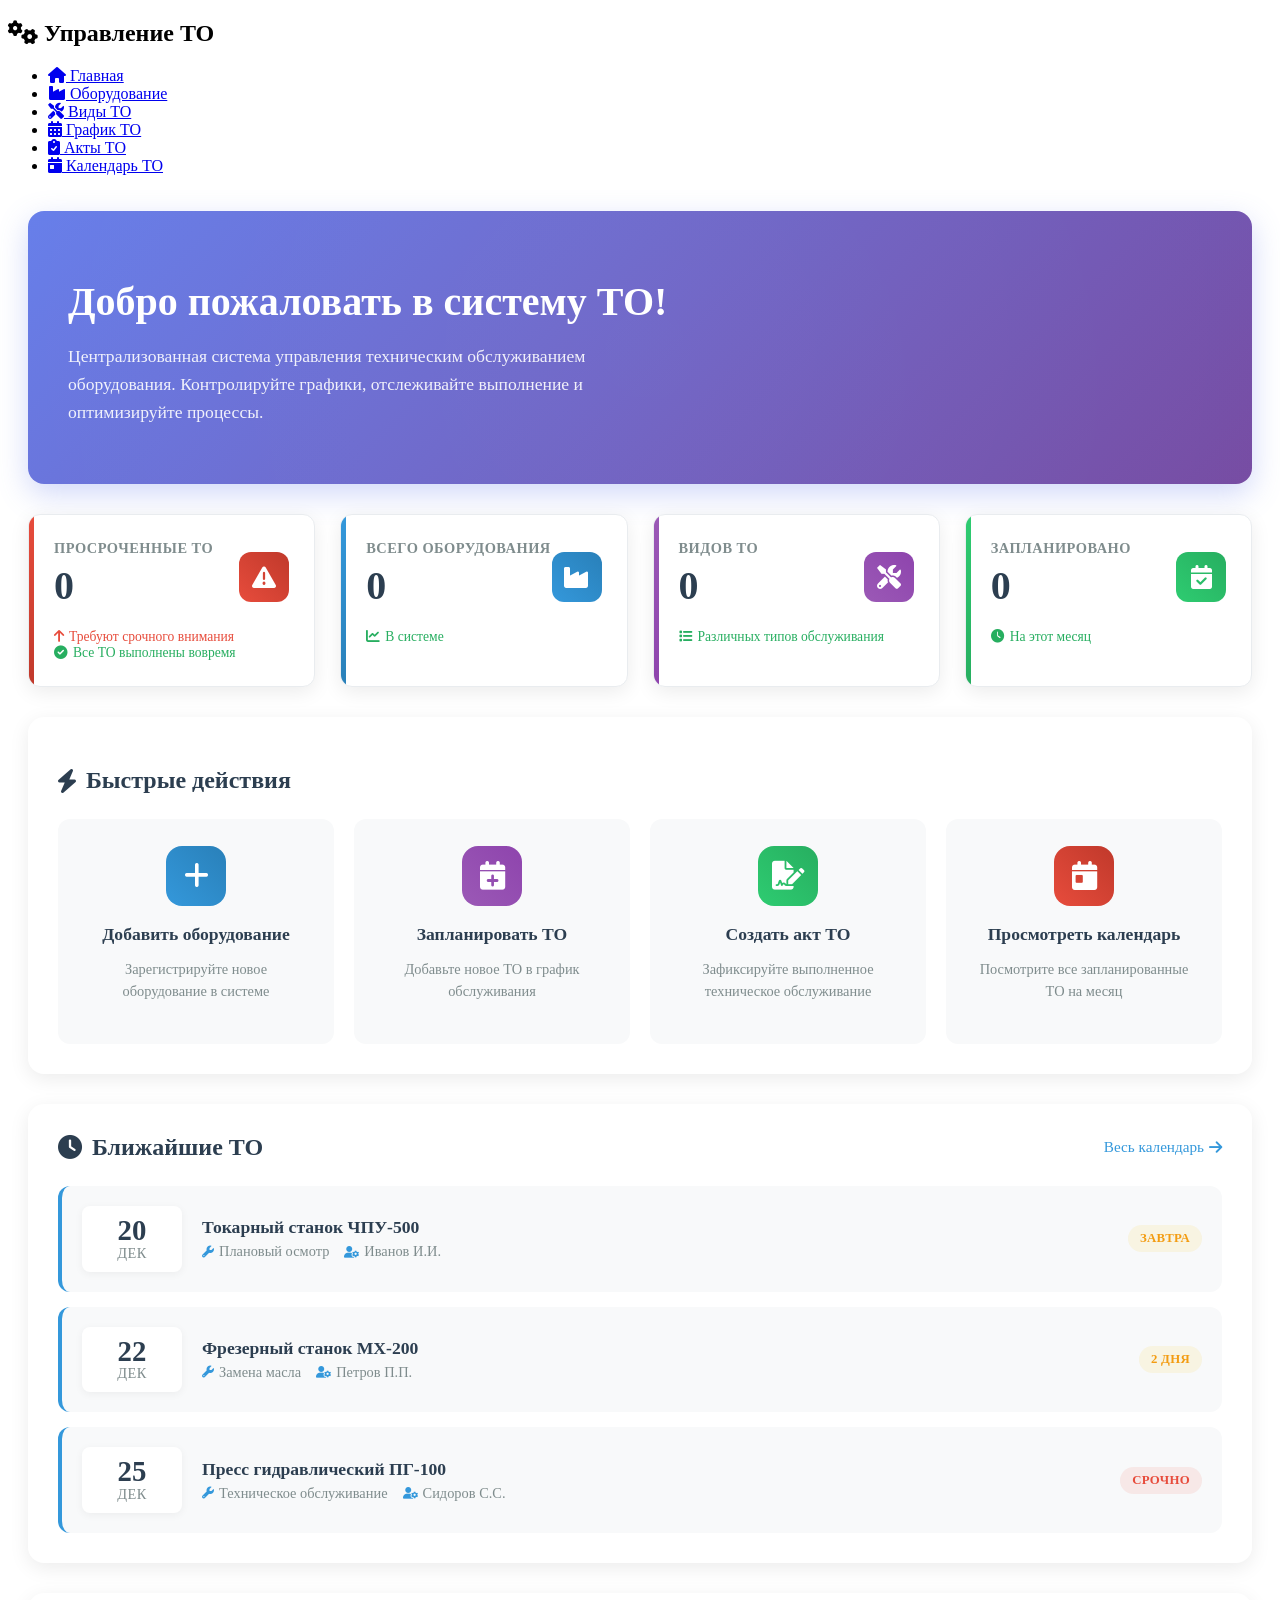
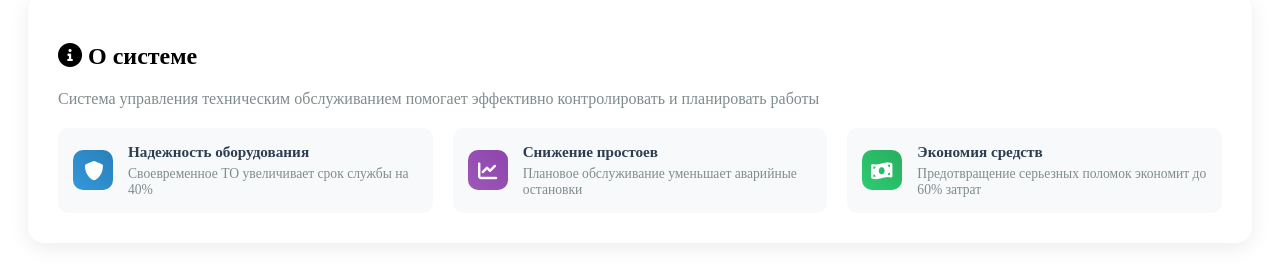
==== src/main/resources/templates/index.html @ 1e136829 "1" ====
<!-- src/main/resources/templates/index.html -->
<!DOCTYPE html>
<html xmlns:th="http://www.thymeleaf.org">
<head>
    <meta charset="UTF-8">
    <meta name="viewport" content="width=device-width, initial-scale=1.0">
    <title>Панель управления ТО | Система ТО</title>
    <link rel="stylesheet" th:href="@{/css/style.css}">
    <link rel="stylesheet" href="https://cdnjs.cloudflare.com/ajax/libs/font-awesome/6.0.0/css/all.min.css">
    <style>
        /* Дополнительные стили для главной страницы */
        .dashboard {
            padding: 20px;
        }

        .welcome-section {
            background: linear-gradient(135deg, #667eea 0%, #764ba2 100%);
            color: white;
            padding: 40px;
            border-radius: 16px;
            margin-bottom: 30px;
            box-shadow: 0 10px 30px rgba(102, 126, 234, 0.3);
            position: relative;
            overflow: hidden;
        }

        .welcome-section::before {
            content: '';
            position: absolute;
            top: -50%;
            right: -50%;
            width: 200%;
            height: 200%;
            background: radial-gradient(circle, rgba(255,255,255,0.1) 0%, transparent 70%);
            opacity: 0.3;
        }

        .welcome-content {
            position: relative;
            z-index: 1;
        }

        .welcome-content h1 {
            font-size: 2.5rem;
            margin-bottom: 10px;
            font-weight: 700;
        }

        .welcome-content p {
            font-size: 1.1rem;
            opacity: 0.9;
            max-width: 600px;
            line-height: 1.6;
        }

        /* Статистика */
        .stats-grid {
            display: grid;
            grid-template-columns: repeat(auto-fit, minmax(280px, 1fr));
            gap: 25px;
            margin-bottom: 30px;
        }

        .stat-card {
            background: white;
            padding: 25px;
            border-radius: 12px;
            box-shadow: 0 5px 20px rgba(0,0,0,0.08);
            transition: all 0.3s ease;
            border: 1px solid #e9ecef;
            position: relative;
            overflow: hidden;
        }

        .stat-card:hover {
            transform: translateY(-5px);
            box-shadow: 0 15px 30px rgba(0,0,0,0.15);
        }

        .stat-card::before {
            content: '';
            position: absolute;
            top: 0;
            left: 0;
            width: 5px;
            height: 100%;
        }

        .stat-card.overdue::before {
            background: linear-gradient(180deg, #e74c3c, #c0392b);
        }

        .stat-card.machines::before {
            background: linear-gradient(180deg, #3498db, #2980b9);
        }

        .stat-card.types::before {
            background: linear-gradient(180deg, #9b59b6, #8e44ad);
        }

        .stat-card.schedule::before {
            background: linear-gradient(180deg, #2ecc71, #27ae60);
        }

        .stat-header {
            display: flex;
            align-items: center;
            justify-content: space-between;
            margin-bottom: 15px;
        }

        .stat-icon {
            width: 50px;
            height: 50px;
            border-radius: 12px;
            display: flex;
            align-items: center;
            justify-content: center;
            font-size: 1.5rem;
            color: white;
        }

        .stat-card.overdue .stat-icon {
            background: linear-gradient(45deg, #e74c3c, #c0392b);
        }

        .stat-card.machines .stat-icon {
            background: linear-gradient(45deg, #3498db, #2980b9);
        }

        .stat-card.types .stat-icon {
            background: linear-gradient(45deg, #9b59b6, #8e44ad);
        }

        .stat-card.schedule .stat-icon {
            background: linear-gradient(45deg, #2ecc71, #27ae60);
        }

        .stat-title {
            font-size: 0.9rem;
            color: #7f8c8d;
            font-weight: 600;
            text-transform: uppercase;
            letter-spacing: 0.5px;
            margin: 0;
        }

        .stat-value {
            font-size: 2.5rem;
            font-weight: 700;
            color: #2c3e50;
            margin: 5px 0;
        }

        .stat-change {
            font-size: 0.85rem;
            display: flex;
            align-items: center;
            gap: 5px;
        }

        .stat-change.positive {
            color: #27ae60;
        }

        .stat-change.negative {
            color: #e74c3c;
        }

        /* Быстрые действия */
        .quick-actions {
            background: white;
            padding: 30px;
            border-radius: 16px;
            box-shadow: 0 5px 20px rgba(0,0,0,0.08);
            margin-bottom: 30px;
        }

        .quick-actions h2 {
            color: #2c3e50;
            margin-bottom: 25px;
            font-size: 1.5rem;
            display: flex;
            align-items: center;
            gap: 10px;
        }

        .actions-grid {
            display: grid;
            grid-template-columns: repeat(auto-fit, minmax(200px, 1fr));
            gap: 20px;
        }

        .action-card {
            background: #f8f9fa;
            padding: 25px;
            border-radius: 12px;
            text-align: center;
            transition: all 0.3s ease;
            border: 2px solid transparent;
            text-decoration: none;
            color: inherit;
            display: block;
        }

        .action-card:hover {
            background: white;
            border-color: #3498db;
            transform: translateY(-3px);
            box-shadow: 0 8px 25px rgba(52, 152, 219, 0.2);
        }

        .action-icon {
            width: 60px;
            height: 60px;
            margin: 0 auto 15px;
            border-radius: 16px;
            display: flex;
            align-items: center;
            justify-content: center;
            font-size: 1.8rem;
            color: white;
        }

        .action-card:nth-child(1) .action-icon {
            background: linear-gradient(45deg, #3498db, #2980b9);
        }

        .action-card:nth-child(2) .action-icon {
            background: linear-gradient(45deg, #9b59b6, #8e44ad);
        }

        .action-card:nth-child(3) .action-icon {
            background: linear-gradient(45deg, #2ecc71, #27ae60);
        }

        .action-card:nth-child(4) .action-icon {
            background: linear-gradient(45deg, #e74c3c, #c0392b);
        }

        .action-title {
            font-size: 1.1rem;
            font-weight: 600;
            color: #2c3e50;
            margin-bottom: 8px;
        }

        .action-desc {
            font-size: 0.9rem;
            color: #7f8c8d;
            line-height: 1.5;
        }

        /* Предстоящие ТО */
        .upcoming-section {
            background: white;
            padding: 30px;
            border-radius: 16px;
            box-shadow: 0 5px 20px rgba(0,0,0,0.08);
        }

        .section-header {
            display: flex;
            justify-content: space-between;
            align-items: center;
            margin-bottom: 25px;
            flex-wrap: wrap;
            gap: 15px;
        }

        .section-header h2 {
            color: #2c3e50;
            font-size: 1.5rem;
            margin: 0;
            display: flex;
            align-items: center;
            gap: 10px;
        }

        .view-all {
            color: #3498db;
            text-decoration: none;
            font-weight: 500;
            font-size: 0.95rem;
            display: flex;
            align-items: center;
            gap: 5px;
            transition: all 0.2s;
        }

        .view-all:hover {
            color: #2980b9;
            gap: 8px;
        }

        .upcoming-list {
            display: flex;
            flex-direction: column;
            gap: 15px;
        }

        .upcoming-item {
            display: flex;
            align-items: center;
            padding: 20px;
            background: #f8f9fa;
            border-radius: 12px;
            border-left: 4px solid #3498db;
            transition: all 0.2s;
        }

        .upcoming-item:hover {
            background: #e8f4ff;
            transform: translateX(5px);
        }

        .upcoming-date {
            min-width: 80px;
            text-align: center;
            padding: 10px;
            background: white;
            border-radius: 8px;
            margin-right: 20px;
            box-shadow: 0 2px 8px rgba(0,0,0,0.05);
        }

        .date-day {
            font-size: 1.8rem;
            font-weight: 700;
            color: #2c3e50;
            line-height: 1;
        }

        .date-month {
            font-size: 0.9rem;
            color: #7f8c8d;
            text-transform: uppercase;
            letter-spacing: 0.5px;
        }

        .upcoming-info {
            flex: 1;
        }

        .upcoming-title {
            font-size: 1.1rem;
            font-weight: 600;
            color: #2c3e50;
            margin-bottom: 5px;
        }

        .upcoming-details {
            font-size: 0.9rem;
            color: #7f8c8d;
            display: flex;
            flex-wrap: wrap;
            gap: 15px;
        }

        .upcoming-detail {
            display: flex;
            align-items: center;
            gap: 5px;
        }

        .upcoming-detail i {
            color: #3498db;
            font-size: 12px;
        }

        .upcoming-status {
            padding: 6px 12px;
            border-radius: 20px;
            font-size: 0.8rem;
            font-weight: 600;
            text-transform: uppercase;
            letter-spacing: 0.3px;
        }

        .status-due {
            background: rgba(241, 196, 15, 0.1);
            color: #f39c12;
        }

        .status-urgent {
            background: rgba(231, 76, 60, 0.1);
            color: #e74c3c;
        }

        /* Системная информация */
        .system-info {
            background: white;
            padding: 30px;
            border-radius: 16px;
            box-shadow: 0 5px 20px rgba(0,0,0,0.08);
            margin-top: 30px;
        }

        .info-grid {
            display: grid;
            grid-template-columns: repeat(auto-fit, minmax(250px, 1fr));
            gap: 20px;
            margin-top: 20px;
        }

        .info-item {
            display: flex;
            align-items: center;
            gap: 15px;
            padding: 15px;
            background: #f8f9fa;
            border-radius: 10px;
        }

        .info-icon {
            width: 40px;
            height: 40px;
            border-radius: 10px;
            display: flex;
            align-items: center;
            justify-content: center;
            font-size: 1.2rem;
            color: white;
            flex-shrink: 0;
        }

        .info-item:nth-child(1) .info-icon {
            background: linear-gradient(45deg, #3498db, #2980b9);
        }

        .info-item:nth-child(2) .info-icon {
            background: linear-gradient(45deg, #9b59b6, #8e44ad);
        }

        .info-item:nth-child(3) .info-icon {
            background: linear-gradient(45deg, #2ecc71, #27ae60);
        }

        .info-content h4 {
            margin: 0 0 5px 0;
            color: #2c3e50;
            font-size: 0.95rem;
            font-weight: 600;
        }

        .info-content p {
            margin: 0;
            color: #7f8c8d;
            font-size: 0.85rem;
        }

        /* Адаптивность */
        @media (max-width: 1200px) {
            .welcome-content h1 {
                font-size: 2rem;
            }

            .stat-value {
                font-size: 2rem;
            }
        }

        @media (max-width: 768px) {
            .dashboard {
                padding: 15px;
            }

            .welcome-section {
                padding: 30px 20px;
                text-align: center;
            }

            .welcome-content h1 {
                font-size: 1.8rem;
            }

            .stats-grid {
                grid-template-columns: 1fr;
            }

            .actions-grid {
                grid-template-columns: 1fr;
            }

            .upcoming-item {
                flex-direction: column;
                text-align: center;
                gap: 15px;
            }

            .upcoming-date {
                margin-right: 0;
                width: 100%;
            }

            .upcoming-details {
                justify-content: center;
            }

            .section-header {
                flex-direction: column;
                text-align: center;
            }
        }

        @media (max-width: 480px) {
            .welcome-content h1 {
                font-size: 1.5rem;
            }

            .stat-value {
                font-size: 1.8rem;
            }

            .action-card {
                padding: 20px;
            }

            .info-grid {
                grid-template-columns: 1fr;
            }
        }

        /* Анимации */
        @keyframes fadeInUp {
            from {
                opacity: 0;
                transform: translateY(20px);
            }
            to {
                opacity: 1;
                transform: translateY(0);
            }
        }

        .welcome-section, .stats-grid, .quick-actions, .upcoming-section, .system-info {
            animation: fadeInUp 0.6s ease-out;
            animation-fill-mode: both;
        }

        .stats-grid { animation-delay: 0.1s; }
        .quick-actions { animation-delay: 0.2s; }
        .upcoming-section { animation-delay: 0.3s; }
        .system-info { animation-delay: 0.4s; }

        /* Градиентные тексты */
        .gradient-text {
            background: linear-gradient(45deg, #3498db, #9b59b6);
            -webkit-background-clip: text;
            -webkit-text-fill-color: transparent;
            background-clip: text;
        }
    </style>
</head>
<body>
<div class="container">
    <div class="sidebar">
        <h2><i class="fas fa-cogs"></i> Управление ТО</h2>
        <ul class="nav-menu">
            <li><a class="active" href="/"><i class="fas fa-home"></i> Главная</a></li>
            <li><a href="/machines"><i class="fas fa-industry"></i> Оборудование</a></li>
            <li><a href="/maintenance-types"><i class="fas fa-tools"></i> Виды ТО</a></li>
            <li><a href="/schedule"><i class="fas fa-calendar-alt"></i> График ТО</a></li>
            <li><a href="/maintenance-acts"><i class="fas fa-clipboard-check"></i> Акты ТО</a></li>
            <li><a href="/calendar"><i class="fas fa-calendar-day"></i> Календарь ТО</a></li>
        </ul>
    </div>

    <div class="main-content">
        <div class="dashboard">
            <!-- Приветственная секция -->
            <div class="welcome-section">
                <div class="welcome-content">
                    <h1>Добро пожаловать в систему ТО!</h1>
                    <p>Централизованная система управления техническим обслуживанием оборудования.
                        Контролируйте графики, отслеживайте выполнение и оптимизируйте процессы.</p>
                </div>
            </div>

            <!-- Статистика -->
            <div class="stats-grid">
                <div class="stat-card overdue">
                    <div class="stat-header">
                        <div>
                            <h3 class="stat-title">Просроченные ТО</h3>
                            <div class="stat-value" th:text="${overdueCount}">0</div>
                        </div>
                        <div class="stat-icon">
                            <i class="fas fa-exclamation-triangle"></i>
                        </div>
                    </div>
                    <div class="stat-change negative" th:if="${overdueCount > 0}">
                        <i class="fas fa-arrow-up"></i>
                        <span>Требуют срочного внимания</span>
                    </div>
                    <div class="stat-change positive" th:unless="${overdueCount > 0}">
                        <i class="fas fa-check-circle"></i>
                        <span>Все ТО выполнены вовремя</span>
                    </div>
                </div>

                <div class="stat-card machines">
                    <div class="stat-header">
                        <div>
                            <h3 class="stat-title">Всего оборудования</h3>
                            <div class="stat-value" th:text="${machineCount}">0</div>
                        </div>
                        <div class="stat-icon">
                            <i class="fas fa-industry"></i>
                        </div>
                    </div>
                    <div class="stat-change positive">
                        <i class="fas fa-chart-line"></i>
                        <span>В системе</span>
                    </div>
                </div>

                <div class="stat-card types" th:if="${typesCount != null}">
                    <div class="stat-header">
                        <div>
                            <h3 class="stat-title">Видов ТО</h3>
                            <div class="stat-value" th:text="${typesCount}">0</div>
                        </div>
                        <div class="stat-icon">
                            <i class="fas fa-tools"></i>
                        </div>
                    </div>
                    <div class="stat-change positive">
                        <i class="fas fa-list"></i>
                        <span>Различных типов обслуживания</span>
                    </div>
                </div>

                <div class="stat-card schedule" th:if="${scheduledCount != null}">
                    <div class="stat-header">
                        <div>
                            <h3 class="stat-title">Запланировано</h3>
                            <div class="stat-value" th:text="${scheduledCount}">0</div>
                        </div>
                        <div class="stat-icon">
                            <i class="fas fa-calendar-check"></i>
                        </div>
                    </div>
                    <div class="stat-change positive">
                        <i class="fas fa-clock"></i>
                        <span>На этот месяц</span>
                    </div>
                </div>
            </div>

            <!-- Быстрые действия -->
            <div class="quick-actions">
                <h2><i class="fas fa-bolt"></i> Быстрые действия</h2>
                <div class="actions-grid">
                    <a href="/machines" class="action-card">
                        <div class="action-icon">
                            <i class="fas fa-plus"></i>
                        </div>
                        <h3 class="action-title">Добавить оборудование</h3>
                        <p class="action-desc">Зарегистрируйте новое оборудование в системе</p>
                    </a>

                    <a href="/schedule" class="action-card">
                        <div class="action-icon">
                            <i class="fas fa-calendar-plus"></i>
                        </div>
                        <h3 class="action-title">Запланировать ТО</h3>
                        <p class="action-desc">Добавьте новое ТО в график обслуживания</p>
                    </a>

                    <a href="/maintenance-acts" class="action-card">
                        <div class="action-icon">
                            <i class="fas fa-file-signature"></i>
                        </div>
                        <h3 class="action-title">Создать акт ТО</h3>
                        <p class="action-desc">Зафиксируйте выполненное техническое обслуживание</p>
                    </a>

                    <a href="/calendar" class="action-card">
                        <div class="action-icon">
                            <i class="fas fa-calendar-day"></i>
                        </div>
                        <h3 class="action-title">Просмотреть календарь</h3>
                        <p class="action-desc">Посмотрите все запланированные ТО на месяц</p>
                    </a>
                </div>
            </div>

            <!-- Предстоящие ТО -->
            <div class="upcoming-section">
                <div class="section-header">
                    <h2><i class="fas fa-clock"></i> Ближайшие ТО</h2>
                    <a href="/calendar" class="view-all">
                        Весь календарь
                        <i class="fas fa-arrow-right"></i>
                    </a>
                </div>

                <div class="upcoming-list">
                    <!-- Пример 1 -->
                    <div class="upcoming-item">
                        <div class="upcoming-date">
                            <div class="date-day">20</div>
                            <div class="date-month">Дек</div>
                        </div>
                        <div class="upcoming-info">
                            <div class="upcoming-title">Токарный станок ЧПУ-500</div>
                            <div class="upcoming-details">
                                <div class="upcoming-detail">
                                    <i class="fas fa-wrench"></i>
                                    <span>Плановый осмотр</span>
                                </div>
                                <div class="upcoming-detail">
                                    <i class="fas fa-user-cog"></i>
                                    <span>Иванов И.И.</span>
                                </div>
                            </div>
                        </div>
                        <div class="upcoming-status status-due">
                            Завтра
                        </div>
                    </div>

                    <!-- Пример 2 -->
                    <div class="upcoming-item">
                        <div class="upcoming-date">
                            <div class="date-day">22</div>
                            <div class="date-month">Дек</div>
                        </div>
                        <div class="upcoming-info">
                            <div class="upcoming-title">Фрезерный станок MX-200</div>
                            <div class="upcoming-details">
                                <div class="upcoming-detail">
                                    <i class="fas fa-wrench"></i>
                                    <span>Замена масла</span>
                                </div>
                                <div class="upcoming-detail">
                                    <i class="fas fa-user-cog"></i>
                                    <span>Петров П.П.</span>
                                </div>
                            </div>
                        </div>
                        <div class="upcoming-status status-due">
                            2 дня
                        </div>
                    </div>

                    <!-- Пример 3 -->
                    <div class="upcoming-item">
                        <div class="upcoming-date">
                            <div class="date-day">25</div>
                            <div class="date-month">Дек</div>
                        </div>
                        <div class="upcoming-info">
                            <div class="upcoming-title">Пресс гидравлический ПГ-100</div>
                            <div class="upcoming-details">
                                <div class="upcoming-detail">
                                    <i class="fas fa-wrench"></i>
                                    <span>Техническое обслуживание</span>
                                </div>
                                <div class="upcoming-detail">
                                    <i class="fas fa-user-cog"></i>
                                    <span>Сидоров С.С.</span>
                                </div>
                            </div>
                        </div>
                        <div class="upcoming-status status-urgent">
                            СРОЧНО
                        </div>
                    </div>
                </div>
            </div>

            <!-- Системная информация -->
            <div class="system-info">
                <h2><i class="fas fa-info-circle"></i> О системе</h2>
                <p style="color: #7f8c8d; margin-bottom: 20px;">Система управления техническим обслуживанием помогает эффективно контролировать и планировать работы</p>

                <div class="info-grid">
                    <div class="info-item">
                        <div class="info-icon">
                            <i class="fas fa-shield-alt"></i>
                        </div>
                        <div class="info-content">
                            <h4>Надежность оборудования</h4>
                            <p>Своевременное ТО увеличивает срок службы на 40%</p>
                        </div>
                    </div>

                    <div class="info-item">
                        <div class="info-icon">
                            <i class="fas fa-chart-line"></i>
                        </div>
                        <div class="info-content">
                            <h4>Снижение простоев</h4>
                            <p>Плановое обслуживание уменьшает аварийные остановки</p>
                        </div>
                    </div>

                    <div class="info-item">
                        <div class="info-icon">
                            <i class="fas fa-money-bill-wave"></i>
                        </div>
                        <div class="info-content">
                            <h4>Экономия средств</h4>
                            <p>Предотвращение серьезных поломок экономит до 60% затрат</p>
                        </div>
                    </div>
                </div>
            </div>
        </div>
    </div>
</div>

<script th:inline="javascript">
    /*<![CDATA[*/
    document.addEventListener('DOMContentLoaded', function() {
        // Анимация статистики
        function animateStats() {
            const stats = document.querySelectorAll('.stat-value');
            stats.forEach(stat => {
                const finalValue = parseInt(stat.textContent);
                if (finalValue > 0) {
                    let current = 0;
                    const increment = finalValue / 30;
                    const timer = setInterval(() => {
                        current += increment;
                        if (current >= finalValue) {
                            stat.textContent = finalValue;
                            clearInterval(timer);
                        } else {
                            stat.textContent = Math.floor(current);
                        }
                    }, 30);
                }
            });
        }

        // Запускаем анимацию после загрузки
        setTimeout(animateStats, 500);

        // Обновляем статусы в реальном времени
        function updateStatuses() {
            const now = new Date();
            const items = document.querySelectorAll('.upcoming-item');

            items.forEach(item => {
                const statusEl = item.querySelector('.upcoming-status');
                if (statusEl && statusEl.textContent.includes('СРОЧНО')) {
                    // Мигание для срочных ТО
                    if (now.getSeconds() % 2 === 0) {
                        statusEl.style.animation = 'pulse 1s infinite';
                    }
                }
            });
        }

        // Обновляем каждую секунду
        setInterval(updateStatuses, 1000);

        // Добавляем анимацию пульсации
        const style = document.createElement('style');
        style.textContent = `
            @keyframes pulse {
                0% { opacity: 1; }
                50% { opacity: 0.5; }
                100% { opacity: 1; }
            }

            @keyframes slideInRight {
                from { transform: translateX(100%); opacity: 0; }
                to { transform: translateX(0); opacity: 1; }
            }

            .stat-card {
                animation: slideInRight 0.5s ease-out;
                animation-fill-mode: both;
            }

            .stat-card:nth-child(1) { animation-delay: 0.1s; }
            .stat-card:nth-child(2) { animation-delay: 0.2s; }
            .stat-card:nth-child(3) { animation-delay: 0.3s; }
            .stat-card:nth-child(4) { animation-delay: 0.4s; }
        `;
        document.head.appendChild(style);

        // Подсветка активного меню
        const currentPath = window.location.pathname;
        document.querySelectorAll('.nav-menu a').forEach(link => {
            if (link.getAttribute('href') === currentPath) {
                link.classList.add('active');
            } else {
                link.classList.remove('active');
            }
        });

        // Показываем уведомление о новых просроченных ТО
        const overdueCount = parseInt(document.querySelector('.overdue .stat-value').textContent);
        if (overdueCount > 0) {
            setTimeout(() => {
                showNotification(`Внимание: ${overdueCount} просроченных ТО требуют внимания`, 'warning');
            }, 2000);
        }
    });

    function showNotification(message, type) {
        const notification = document.createElement('div');
        notification.style.cssText = `
            position: fixed;
            bottom: 20px;
            right: 20px;
            background: ${type === 'warning' ? '#e74c3c' : '#3498db'};
            color: white;
            padding: 15px 20px;
            border-radius: 10px;
            box-shadow: 0 5px 20px rgba(0,0,0,0.2);
            display: flex;
            align-items: center;
            gap: 10px;
            z-index: 1000;
            animation: slideInRight 0.3s ease-out;
            max-width: 400px;
        `;

        notification.innerHTML = `
            <i class="fas fa-${type === 'warning' ? 'exclamation-triangle' : 'info-circle'}"></i>
            <span>${message}</span>
            <button onclick="this.parentElement.remove()" style="margin-left: auto; background: none; border: none; color: white; cursor: pointer;">
                <i class="fas fa-times"></i>
            </button>
        `;

        document.body.appendChild(notification);

        // Автоматическое скрытие через 5 секунд
        setTimeout(() => {
            if (notification.parentElement) {
                notification.style.animation = 'slideOutRight 0.3s ease-out forwards';
                setTimeout(() => notification.remove(), 300);
            }
        }, 5000);

        // Добавляем анимацию выхода
        const style = document.createElement('style');
        style.textContent = `
            @keyframes slideOutRight {
                from { transform: translateX(0); opacity: 1; }
                to { transform: translateX(100%); opacity: 0; }
            }
        `;
        document.head.appendChild(style);
    }
    /*]]>*/
</script>
</body>
</html>
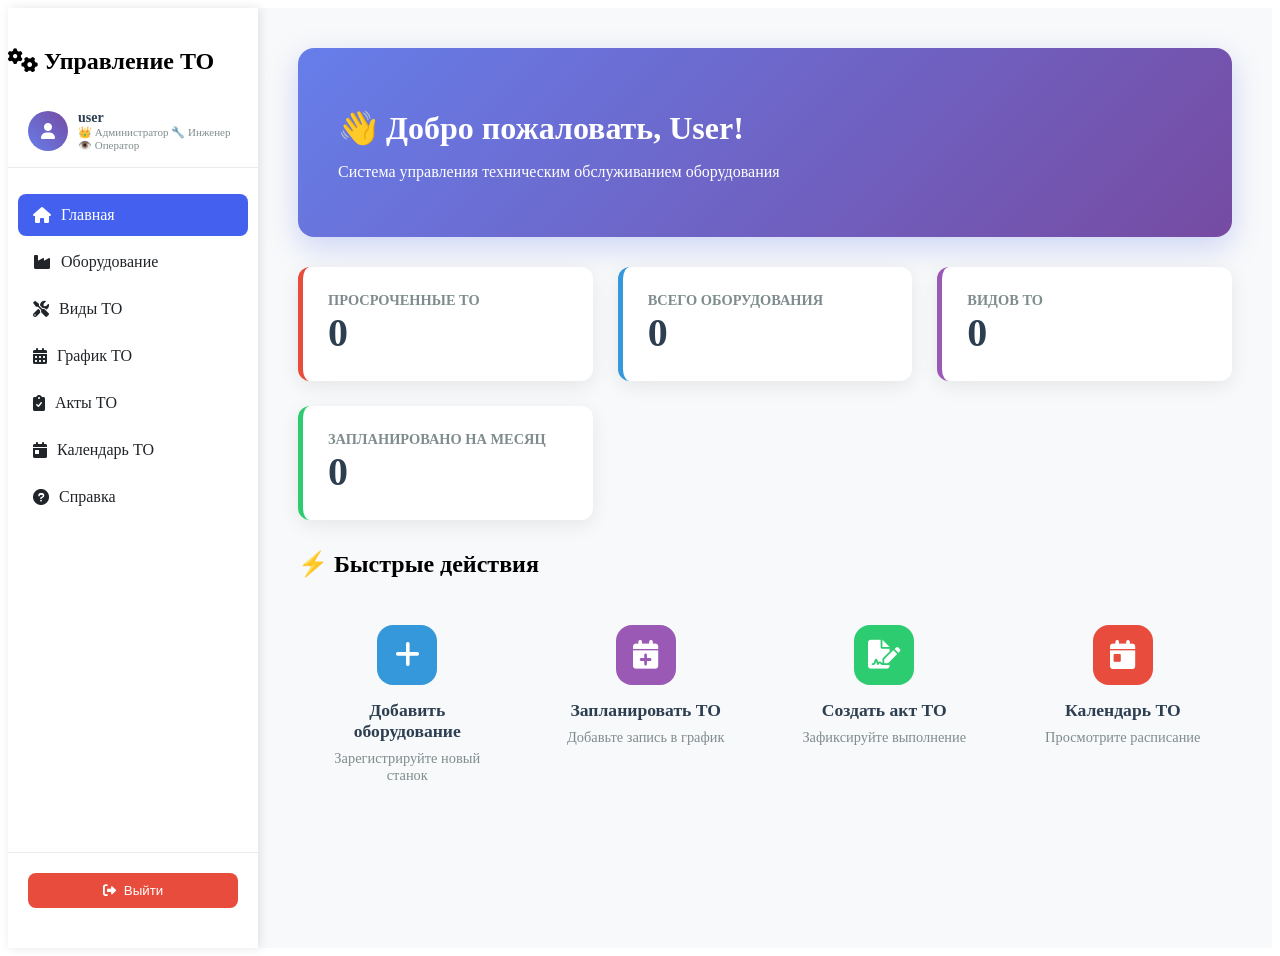
==== commit 817e7f58: "1" ====
--- a/src/main/resources/templates/index.html
+++ b/src/main/resources/templates/index.html
@@ -1,6 +1,7 @@
 <!-- src/main/resources/templates/index.html -->
 <!DOCTYPE html>
-<html xmlns:th="http://www.thymeleaf.org">
+<html xmlns:th="http://www.thymeleaf.org"
+      xmlns:sec="http://www.thymeleaf.org/extras/spring-security">
 <head>
     <meta charset="UTF-8">
     <meta name="viewport" content="width=device-width, initial-scale=1.0">
@@ -8,7 +9,58 @@
     <link rel="stylesheet" th:href="@{/css/style.css}">
     <link rel="stylesheet" href="https://cdnjs.cloudflare.com/ajax/libs/font-awesome/6.0.0/css/all.min.css">
     <style>
-        /* Дополнительные стили для главной страницы */
+        .sidebar {
+            width: 250px;
+            background: rgba(255, 255, 255, 0.95);
+            padding: 20px 0;
+            position: fixed;
+            height: 100vh;
+            overflow-y: auto;
+            box-shadow: 2px 0 10px rgba(0,0,0,0.1);
+            display: flex;
+            flex-direction: column;
+        }
+
+        .nav-menu {
+            list-style: none;
+            padding: 0 10px;
+            flex: 1;
+        }
+
+        .nav-menu li {
+            margin-bottom: 5px;
+        }
+
+        .nav-menu a {
+            display: flex;
+            align-items: center;
+            gap: 10px;
+            padding: 12px 15px;
+            color: #212529;
+            text-decoration: none;
+            border-radius: 8px;
+            transition: all 0.3s;
+            font-weight: 500;
+        }
+
+        .nav-menu a:hover {
+            background: #f0f2ff;
+            color: #4361ee;
+        }
+
+        .nav-menu a.active {
+            background: #4361ee;
+            color: white;
+        }
+
+        .main-content {
+            flex: 1;
+            margin-left: 250px;
+            padding: 20px;
+            background: #f8f9fa;
+            min-height: 100vh;
+        }
+
         .dashboard {
             padding: 20px;
         }
@@ -20,43 +72,16 @@
             border-radius: 16px;
             margin-bottom: 30px;
             box-shadow: 0 10px 30px rgba(102, 126, 234, 0.3);
-            position: relative;
-            overflow: hidden;
-        }
-
-        .welcome-section::before {
-            content: '';
-            position: absolute;
-            top: -50%;
-            right: -50%;
-            width: 200%;
-            height: 200%;
-            background: radial-gradient(circle, rgba(255,255,255,0.1) 0%, transparent 70%);
-            opacity: 0.3;
-        }
-
-        .welcome-content {
-            position: relative;
-            z-index: 1;
-        }
-
-        .welcome-content h1 {
-            font-size: 2.5rem;
+        }
+
+        .welcome-section h1 {
+            font-size: 2rem;
             margin-bottom: 10px;
-            font-weight: 700;
-        }
-
-        .welcome-content p {
-            font-size: 1.1rem;
-            opacity: 0.9;
-            max-width: 600px;
-            line-height: 1.6;
-        }
-
-        /* Статистика */
+        }
+
         .stats-grid {
             display: grid;
-            grid-template-columns: repeat(auto-fit, minmax(280px, 1fr));
+            grid-template-columns: repeat(auto-fit, minmax(250px, 1fr));
             gap: 25px;
             margin-bottom: 30px;
         }
@@ -66,123 +91,25 @@
             padding: 25px;
             border-radius: 12px;
             box-shadow: 0 5px 20px rgba(0,0,0,0.08);
-            transition: all 0.3s ease;
-            border: 1px solid #e9ecef;
-            position: relative;
-            overflow: hidden;
-        }
-
-        .stat-card:hover {
-            transform: translateY(-5px);
-            box-shadow: 0 15px 30px rgba(0,0,0,0.15);
-        }
-
-        .stat-card::before {
-            content: '';
-            position: absolute;
-            top: 0;
-            left: 0;
-            width: 5px;
-            height: 100%;
-        }
-
-        .stat-card.overdue::before {
-            background: linear-gradient(180deg, #e74c3c, #c0392b);
-        }
-
-        .stat-card.machines::before {
-            background: linear-gradient(180deg, #3498db, #2980b9);
-        }
-
-        .stat-card.types::before {
-            background: linear-gradient(180deg, #9b59b6, #8e44ad);
-        }
-
-        .stat-card.schedule::before {
-            background: linear-gradient(180deg, #2ecc71, #27ae60);
-        }
-
-        .stat-header {
-            display: flex;
-            align-items: center;
-            justify-content: space-between;
-            margin-bottom: 15px;
-        }
-
-        .stat-icon {
-            width: 50px;
-            height: 50px;
-            border-radius: 12px;
-            display: flex;
-            align-items: center;
-            justify-content: center;
-            font-size: 1.5rem;
-            color: white;
-        }
-
-        .stat-card.overdue .stat-icon {
-            background: linear-gradient(45deg, #e74c3c, #c0392b);
-        }
-
-        .stat-card.machines .stat-icon {
-            background: linear-gradient(45deg, #3498db, #2980b9);
-        }
-
-        .stat-card.types .stat-icon {
-            background: linear-gradient(45deg, #9b59b6, #8e44ad);
-        }
-
-        .stat-card.schedule .stat-icon {
-            background: linear-gradient(45deg, #2ecc71, #27ae60);
-        }
-
-        .stat-title {
-            font-size: 0.9rem;
-            color: #7f8c8d;
-            font-weight: 600;
-            text-transform: uppercase;
-            letter-spacing: 0.5px;
-            margin: 0;
-        }
+            border-left: 5px solid;
+        }
+
+        .stat-card.overdue { border-left-color: #e74c3c; }
+        .stat-card.machines { border-left-color: #3498db; }
+        .stat-card.types { border-left-color: #9b59b6; }
+        .stat-card.schedule { border-left-color: #2ecc71; }
 
         .stat-value {
             font-size: 2.5rem;
             font-weight: 700;
             color: #2c3e50;
-            margin: 5px 0;
-        }
-
-        .stat-change {
-            font-size: 0.85rem;
-            display: flex;
-            align-items: center;
-            gap: 5px;
-        }
-
-        .stat-change.positive {
-            color: #27ae60;
-        }
-
-        .stat-change.negative {
-            color: #e74c3c;
-        }
-
-        /* Быстрые действия */
-        .quick-actions {
-            background: white;
-            padding: 30px;
-            border-radius: 16px;
-            box-shadow: 0 5px 20px rgba(0,0,0,0.08);
-            margin-bottom: 30px;
-        }
-
-        .quick-actions h2 {
-            color: #2c3e50;
-            margin-bottom: 25px;
-            font-size: 1.5rem;
-            display: flex;
-            align-items: center;
-            gap: 10px;
+        }
+
+        .stat-title {
+            font-size: 0.9rem;
+            color: #7f8c8d;
+            text-transform: uppercase;
+            font-weight: 600;
         }
 
         .actions-grid {
@@ -196,10 +123,10 @@
             padding: 25px;
             border-radius: 12px;
             text-align: center;
-            transition: all 0.3s ease;
-            border: 2px solid transparent;
             text-decoration: none;
             color: inherit;
+            transition: all 0.3s;
+            border: 2px solid transparent;
             display: block;
         }
 
@@ -222,21 +149,10 @@
             color: white;
         }
 
-        .action-card:nth-child(1) .action-icon {
-            background: linear-gradient(45deg, #3498db, #2980b9);
-        }
-
-        .action-card:nth-child(2) .action-icon {
-            background: linear-gradient(45deg, #9b59b6, #8e44ad);
-        }
-
-        .action-card:nth-child(3) .action-icon {
-            background: linear-gradient(45deg, #2ecc71, #27ae60);
-        }
-
-        .action-card:nth-child(4) .action-icon {
-            background: linear-gradient(45deg, #e74c3c, #c0392b);
-        }
+        .action-card:nth-child(1) .action-icon { background: #3498db; }
+        .action-card:nth-child(2) .action-icon { background: #9b59b6; }
+        .action-card:nth-child(3) .action-icon { background: #2ecc71; }
+        .action-card:nth-child(4) .action-icon { background: #e74c3c; }
 
         .action-title {
             font-size: 1.1rem;
@@ -248,307 +164,16 @@
         .action-desc {
             font-size: 0.9rem;
             color: #7f8c8d;
-            line-height: 1.5;
-        }
-
-        /* Предстоящие ТО */
-        .upcoming-section {
-            background: white;
-            padding: 30px;
-            border-radius: 16px;
-            box-shadow: 0 5px 20px rgba(0,0,0,0.08);
-        }
-
-        .section-header {
-            display: flex;
-            justify-content: space-between;
-            align-items: center;
-            margin-bottom: 25px;
-            flex-wrap: wrap;
-            gap: 15px;
-        }
-
-        .section-header h2 {
-            color: #2c3e50;
-            font-size: 1.5rem;
-            margin: 0;
-            display: flex;
-            align-items: center;
-            gap: 10px;
-        }
-
-        .view-all {
-            color: #3498db;
-            text-decoration: none;
-            font-weight: 500;
-            font-size: 0.95rem;
-            display: flex;
-            align-items: center;
-            gap: 5px;
-            transition: all 0.2s;
-        }
-
-        .view-all:hover {
-            color: #2980b9;
-            gap: 8px;
-        }
-
-        .upcoming-list {
-            display: flex;
-            flex-direction: column;
-            gap: 15px;
-        }
-
-        .upcoming-item {
-            display: flex;
-            align-items: center;
-            padding: 20px;
-            background: #f8f9fa;
-            border-radius: 12px;
-            border-left: 4px solid #3498db;
-            transition: all 0.2s;
-        }
-
-        .upcoming-item:hover {
-            background: #e8f4ff;
-            transform: translateX(5px);
-        }
-
-        .upcoming-date {
-            min-width: 80px;
-            text-align: center;
-            padding: 10px;
-            background: white;
-            border-radius: 8px;
-            margin-right: 20px;
-            box-shadow: 0 2px 8px rgba(0,0,0,0.05);
-        }
-
-        .date-day {
-            font-size: 1.8rem;
-            font-weight: 700;
-            color: #2c3e50;
-            line-height: 1;
-        }
-
-        .date-month {
-            font-size: 0.9rem;
-            color: #7f8c8d;
-            text-transform: uppercase;
-            letter-spacing: 0.5px;
-        }
-
-        .upcoming-info {
-            flex: 1;
-        }
-
-        .upcoming-title {
-            font-size: 1.1rem;
-            font-weight: 600;
-            color: #2c3e50;
-            margin-bottom: 5px;
-        }
-
-        .upcoming-details {
-            font-size: 0.9rem;
-            color: #7f8c8d;
-            display: flex;
-            flex-wrap: wrap;
-            gap: 15px;
-        }
-
-        .upcoming-detail {
-            display: flex;
-            align-items: center;
-            gap: 5px;
-        }
-
-        .upcoming-detail i {
-            color: #3498db;
-            font-size: 12px;
-        }
-
-        .upcoming-status {
-            padding: 6px 12px;
-            border-radius: 20px;
-            font-size: 0.8rem;
-            font-weight: 600;
-            text-transform: uppercase;
-            letter-spacing: 0.3px;
-        }
-
-        .status-due {
-            background: rgba(241, 196, 15, 0.1);
-            color: #f39c12;
-        }
-
-        .status-urgent {
-            background: rgba(231, 76, 60, 0.1);
-            color: #e74c3c;
-        }
-
-        /* Системная информация */
-        .system-info {
-            background: white;
-            padding: 30px;
-            border-radius: 16px;
-            box-shadow: 0 5px 20px rgba(0,0,0,0.08);
-            margin-top: 30px;
-        }
-
-        .info-grid {
-            display: grid;
-            grid-template-columns: repeat(auto-fit, minmax(250px, 1fr));
-            gap: 20px;
-            margin-top: 20px;
-        }
-
-        .info-item {
-            display: flex;
-            align-items: center;
-            gap: 15px;
-            padding: 15px;
-            background: #f8f9fa;
-            border-radius: 10px;
-        }
-
-        .info-icon {
-            width: 40px;
-            height: 40px;
-            border-radius: 10px;
-            display: flex;
-            align-items: center;
-            justify-content: center;
-            font-size: 1.2rem;
-            color: white;
-            flex-shrink: 0;
-        }
-
-        .info-item:nth-child(1) .info-icon {
-            background: linear-gradient(45deg, #3498db, #2980b9);
-        }
-
-        .info-item:nth-child(2) .info-icon {
-            background: linear-gradient(45deg, #9b59b6, #8e44ad);
-        }
-
-        .info-item:nth-child(3) .info-icon {
-            background: linear-gradient(45deg, #2ecc71, #27ae60);
-        }
-
-        .info-content h4 {
-            margin: 0 0 5px 0;
-            color: #2c3e50;
-            font-size: 0.95rem;
-            font-weight: 600;
-        }
-
-        .info-content p {
-            margin: 0;
-            color: #7f8c8d;
-            font-size: 0.85rem;
-        }
-
-        /* Адаптивность */
-        @media (max-width: 1200px) {
-            .welcome-content h1 {
-                font-size: 2rem;
+        }
+
+        @media (max-width: 768px) {
+            .main-content {
+                margin-left: 0;
             }
-
-            .stat-value {
-                font-size: 2rem;
+            .sidebar {
+                position: relative;
+                height: auto;
             }
-        }
-
-        @media (max-width: 768px) {
-            .dashboard {
-                padding: 15px;
-            }
-
-            .welcome-section {
-                padding: 30px 20px;
-                text-align: center;
-            }
-
-            .welcome-content h1 {
-                font-size: 1.8rem;
-            }
-
-            .stats-grid {
-                grid-template-columns: 1fr;
-            }
-
-            .actions-grid {
-                grid-template-columns: 1fr;
-            }
-
-            .upcoming-item {
-                flex-direction: column;
-                text-align: center;
-                gap: 15px;
-            }
-
-            .upcoming-date {
-                margin-right: 0;
-                width: 100%;
-            }
-
-            .upcoming-details {
-                justify-content: center;
-            }
-
-            .section-header {
-                flex-direction: column;
-                text-align: center;
-            }
-        }
-
-        @media (max-width: 480px) {
-            .welcome-content h1 {
-                font-size: 1.5rem;
-            }
-
-            .stat-value {
-                font-size: 1.8rem;
-            }
-
-            .action-card {
-                padding: 20px;
-            }
-
-            .info-grid {
-                grid-template-columns: 1fr;
-            }
-        }
-
-        /* Анимации */
-        @keyframes fadeInUp {
-            from {
-                opacity: 0;
-                transform: translateY(20px);
-            }
-            to {
-                opacity: 1;
-                transform: translateY(0);
-            }
-        }
-
-        .welcome-section, .stats-grid, .quick-actions, .upcoming-section, .system-info {
-            animation: fadeInUp 0.6s ease-out;
-            animation-fill-mode: both;
-        }
-
-        .stats-grid { animation-delay: 0.1s; }
-        .quick-actions { animation-delay: 0.2s; }
-        .upcoming-section { animation-delay: 0.3s; }
-        .system-info { animation-delay: 0.4s; }
-
-        /* Градиентные тексты */
-        .gradient-text {
-            background: linear-gradient(45deg, #3498db, #9b59b6);
-            -webkit-background-clip: text;
-            -webkit-text-fill-color: transparent;
-            background-clip: text;
         }
     </style>
 </head>
@@ -556,6 +181,26 @@
 <div class="container">
     <div class="sidebar">
         <h2><i class="fas fa-cogs"></i> Управление ТО</h2>
+
+        <!-- Информация о пользователе -->
+        <div style="padding: 15px 20px; border-bottom: 1px solid #e9ecef; margin-bottom: 10px;">
+            <div style="display: flex; align-items: center; gap: 10px;">
+                <div style="width: 40px; height: 40px; background: linear-gradient(45deg, #667eea, #764ba2); border-radius: 50%; display: flex; align-items: center; justify-content: center; color: white; font-size: 16px;">
+                    <i class="fas fa-user"></i>
+                </div>
+                <div style="flex: 1; min-width: 0;">
+                    <div style="font-size: 14px; font-weight: 600; color: #2c3e50; white-space: nowrap; overflow: hidden; text-overflow: ellipsis;">
+                        <span sec:authentication="name">user</span>
+                    </div>
+                    <div style="font-size: 11px; color: #7f8c8d;">
+                        <span sec:authorize="hasRole('ROLE_ADMIN')">👑 Администратор</span>
+                        <span sec:authorize="hasRole('ROLE_ENGINEER')">🔧 Инженер</span>
+                        <span sec:authorize="hasRole('ROLE_OPERATOR')">👁️ Оператор</span>
+                    </div>
+                </div>
+            </div>
+        </div>
+
         <ul class="nav-menu">
             <li><a class="active" href="/"><i class="fas fa-home"></i> Главная</a></li>
             <li><a href="/machines"><i class="fas fa-industry"></i> Оборудование</a></li>
@@ -563,394 +208,103 @@
             <li><a href="/schedule"><i class="fas fa-calendar-alt"></i> График ТО</a></li>
             <li><a href="/maintenance-acts"><i class="fas fa-clipboard-check"></i> Акты ТО</a></li>
             <li><a href="/calendar"><i class="fas fa-calendar-day"></i> Календарь ТО</a></li>
+            <li><a href="/help"><i class="fas fa-question-circle"></i> Справка</a></li>
         </ul>
+
+        <!-- Кнопка выхода -->
+        <div style="padding: 20px; border-top: 1px solid #e9ecef;">
+            <form th:action="@{/logout}" method="post">
+                <button type="submit" style="width: 100%; padding: 10px; background: #e74c3c; color: white; border: none; border-radius: 8px; cursor: pointer; display: flex; align-items: center; justify-content: center; gap: 8px;">
+                    <i class="fas fa-sign-out-alt"></i> Выйти
+                </button>
+            </form>
+        </div>
     </div>
 
     <div class="main-content">
+        <!-- Кнопка выхода (только для мобильных) -->
+        <div class="mobile-header" style="display:none; justify-content:space-between; align-items:center; margin-bottom:15px;">
+            <div style="display:flex; align-items:center; gap:10px;">
+                <div style="width:40px; height:40px; background:linear-gradient(45deg, #667eea, #764ba2); border-radius:50%; display:flex; align-items:center; justify-content:center; color:white;">
+                    <i class="fas fa-user"></i>
+                </div>
+                <div>
+                    <div style="font-weight:600; font-size:14px;" sec:authentication="name">user</div>
+                    <div style="font-size:11px; color:#7f8c8d;">
+                        <span sec:authorize="hasRole('ROLE_ADMIN')">Администратор</span>
+                        <span sec:authorize="hasRole('ROLE_ENGINEER')">Инженер</span>
+                        <span sec:authorize="hasRole('ROLE_OPERATOR')">Оператор</span>
+                    </div>
+                </div>
+            </div>
+            <form th:action="@{/logout}" method="post">
+                <button type="submit" style="background:#e74c3c; color:white; border:none; border-radius:8px; padding:10px 15px; cursor:pointer; font-size:14px;">
+                    <i class="fas fa-sign-out-alt"></i> Выйти
+                </button>
+            </form>
+        </div>
         <div class="dashboard">
-            <!-- Приветственная секция -->
             <div class="welcome-section">
-                <div class="welcome-content">
-                    <h1>Добро пожаловать в систему ТО!</h1>
-                    <p>Централизованная система управления техническим обслуживанием оборудования.
-                        Контролируйте графики, отслеживайте выполнение и оптимизируйте процессы.</p>
-                </div>
-            </div>
-
-            <!-- Статистика -->
+                <h1>👋 Добро пожаловать, <span sec:authentication="name">User</span>!</h1>
+                <p>Система управления техническим обслуживанием оборудования</p>
+            </div>
+
             <div class="stats-grid">
                 <div class="stat-card overdue">
-                    <div class="stat-header">
-                        <div>
-                            <h3 class="stat-title">Просроченные ТО</h3>
-                            <div class="stat-value" th:text="${overdueCount}">0</div>
-                        </div>
-                        <div class="stat-icon">
-                            <i class="fas fa-exclamation-triangle"></i>
-                        </div>
-                    </div>
-                    <div class="stat-change negative" th:if="${overdueCount > 0}">
-                        <i class="fas fa-arrow-up"></i>
-                        <span>Требуют срочного внимания</span>
-                    </div>
-                    <div class="stat-change positive" th:unless="${overdueCount > 0}">
-                        <i class="fas fa-check-circle"></i>
-                        <span>Все ТО выполнены вовремя</span>
-                    </div>
-                </div>
-
+                    <div class="stat-title">Просроченные ТО</div>
+                    <div class="stat-value" th:text="${overdueCount}">0</div>
+                </div>
                 <div class="stat-card machines">
-                    <div class="stat-header">
-                        <div>
-                            <h3 class="stat-title">Всего оборудования</h3>
-                            <div class="stat-value" th:text="${machineCount}">0</div>
-                        </div>
-                        <div class="stat-icon">
-                            <i class="fas fa-industry"></i>
-                        </div>
-                    </div>
-                    <div class="stat-change positive">
-                        <i class="fas fa-chart-line"></i>
-                        <span>В системе</span>
-                    </div>
-                </div>
-
-                <div class="stat-card types" th:if="${typesCount != null}">
-                    <div class="stat-header">
-                        <div>
-                            <h3 class="stat-title">Видов ТО</h3>
-                            <div class="stat-value" th:text="${typesCount}">0</div>
-                        </div>
-                        <div class="stat-icon">
-                            <i class="fas fa-tools"></i>
-                        </div>
-                    </div>
-                    <div class="stat-change positive">
-                        <i class="fas fa-list"></i>
-                        <span>Различных типов обслуживания</span>
-                    </div>
-                </div>
-
-                <div class="stat-card schedule" th:if="${scheduledCount != null}">
-                    <div class="stat-header">
-                        <div>
-                            <h3 class="stat-title">Запланировано</h3>
-                            <div class="stat-value" th:text="${scheduledCount}">0</div>
-                        </div>
-                        <div class="stat-icon">
-                            <i class="fas fa-calendar-check"></i>
-                        </div>
-                    </div>
-                    <div class="stat-change positive">
-                        <i class="fas fa-clock"></i>
-                        <span>На этот месяц</span>
-                    </div>
-                </div>
-            </div>
-
-            <!-- Быстрые действия -->
-            <div class="quick-actions">
-                <h2><i class="fas fa-bolt"></i> Быстрые действия</h2>
-                <div class="actions-grid">
-                    <a href="/machines" class="action-card">
-                        <div class="action-icon">
-                            <i class="fas fa-plus"></i>
-                        </div>
-                        <h3 class="action-title">Добавить оборудование</h3>
-                        <p class="action-desc">Зарегистрируйте новое оборудование в системе</p>
-                    </a>
-
-                    <a href="/schedule" class="action-card">
-                        <div class="action-icon">
-                            <i class="fas fa-calendar-plus"></i>
-                        </div>
-                        <h3 class="action-title">Запланировать ТО</h3>
-                        <p class="action-desc">Добавьте новое ТО в график обслуживания</p>
-                    </a>
-
-                    <a href="/maintenance-acts" class="action-card">
-                        <div class="action-icon">
-                            <i class="fas fa-file-signature"></i>
-                        </div>
-                        <h3 class="action-title">Создать акт ТО</h3>
-                        <p class="action-desc">Зафиксируйте выполненное техническое обслуживание</p>
-                    </a>
-
-                    <a href="/calendar" class="action-card">
-                        <div class="action-icon">
-                            <i class="fas fa-calendar-day"></i>
-                        </div>
-                        <h3 class="action-title">Просмотреть календарь</h3>
-                        <p class="action-desc">Посмотрите все запланированные ТО на месяц</p>
-                    </a>
-                </div>
-            </div>
-
-            <!-- Предстоящие ТО -->
-            <div class="upcoming-section">
-                <div class="section-header">
-                    <h2><i class="fas fa-clock"></i> Ближайшие ТО</h2>
-                    <a href="/calendar" class="view-all">
-                        Весь календарь
-                        <i class="fas fa-arrow-right"></i>
-                    </a>
-                </div>
-
-                <div class="upcoming-list">
-                    <!-- Пример 1 -->
-                    <div class="upcoming-item">
-                        <div class="upcoming-date">
-                            <div class="date-day">20</div>
-                            <div class="date-month">Дек</div>
-                        </div>
-                        <div class="upcoming-info">
-                            <div class="upcoming-title">Токарный станок ЧПУ-500</div>
-                            <div class="upcoming-details">
-                                <div class="upcoming-detail">
-                                    <i class="fas fa-wrench"></i>
-                                    <span>Плановый осмотр</span>
-                                </div>
-                                <div class="upcoming-detail">
-                                    <i class="fas fa-user-cog"></i>
-                                    <span>Иванов И.И.</span>
-                                </div>
-                            </div>
-                        </div>
-                        <div class="upcoming-status status-due">
-                            Завтра
-                        </div>
-                    </div>
-
-                    <!-- Пример 2 -->
-                    <div class="upcoming-item">
-                        <div class="upcoming-date">
-                            <div class="date-day">22</div>
-                            <div class="date-month">Дек</div>
-                        </div>
-                        <div class="upcoming-info">
-                            <div class="upcoming-title">Фрезерный станок MX-200</div>
-                            <div class="upcoming-details">
-                                <div class="upcoming-detail">
-                                    <i class="fas fa-wrench"></i>
-                                    <span>Замена масла</span>
-                                </div>
-                                <div class="upcoming-detail">
-                                    <i class="fas fa-user-cog"></i>
-                                    <span>Петров П.П.</span>
-                                </div>
-                            </div>
-                        </div>
-                        <div class="upcoming-status status-due">
-                            2 дня
-                        </div>
-                    </div>
-
-                    <!-- Пример 3 -->
-                    <div class="upcoming-item">
-                        <div class="upcoming-date">
-                            <div class="date-day">25</div>
-                            <div class="date-month">Дек</div>
-                        </div>
-                        <div class="upcoming-info">
-                            <div class="upcoming-title">Пресс гидравлический ПГ-100</div>
-                            <div class="upcoming-details">
-                                <div class="upcoming-detail">
-                                    <i class="fas fa-wrench"></i>
-                                    <span>Техническое обслуживание</span>
-                                </div>
-                                <div class="upcoming-detail">
-                                    <i class="fas fa-user-cog"></i>
-                                    <span>Сидоров С.С.</span>
-                                </div>
-                            </div>
-                        </div>
-                        <div class="upcoming-status status-urgent">
-                            СРОЧНО
-                        </div>
-                    </div>
-                </div>
-            </div>
-
-            <!-- Системная информация -->
-            <div class="system-info">
-                <h2><i class="fas fa-info-circle"></i> О системе</h2>
-                <p style="color: #7f8c8d; margin-bottom: 20px;">Система управления техническим обслуживанием помогает эффективно контролировать и планировать работы</p>
-
-                <div class="info-grid">
-                    <div class="info-item">
-                        <div class="info-icon">
-                            <i class="fas fa-shield-alt"></i>
-                        </div>
-                        <div class="info-content">
-                            <h4>Надежность оборудования</h4>
-                            <p>Своевременное ТО увеличивает срок службы на 40%</p>
-                        </div>
-                    </div>
-
-                    <div class="info-item">
-                        <div class="info-icon">
-                            <i class="fas fa-chart-line"></i>
-                        </div>
-                        <div class="info-content">
-                            <h4>Снижение простоев</h4>
-                            <p>Плановое обслуживание уменьшает аварийные остановки</p>
-                        </div>
-                    </div>
-
-                    <div class="info-item">
-                        <div class="info-icon">
-                            <i class="fas fa-money-bill-wave"></i>
-                        </div>
-                        <div class="info-content">
-                            <h4>Экономия средств</h4>
-                            <p>Предотвращение серьезных поломок экономит до 60% затрат</p>
-                        </div>
-                    </div>
-                </div>
+                    <div class="stat-title">Всего оборудования</div>
+                    <div class="stat-value" th:text="${machineCount}">0</div>
+                </div>
+                <div class="stat-card types">
+                    <div class="stat-title">Видов ТО</div>
+                    <div class="stat-value" th:text="${typesCount}">0</div>
+                </div>
+                <div class="stat-card schedule">
+                    <div class="stat-title">Запланировано на месяц</div>
+                    <div class="stat-value" th:text="${scheduledCount}">0</div>
+                </div>
+            </div>
+
+            <h2 style="margin-bottom: 20px;">⚡ Быстрые действия</h2>
+            <div class="actions-grid">
+                <a href="/machines" class="action-card">
+                    <div class="action-icon"><i class="fas fa-plus"></i></div>
+                    <div class="action-title">Добавить оборудование</div>
+                    <div class="action-desc">Зарегистрируйте новый станок</div>
+                </a>
+                <a href="/schedule" class="action-card">
+                    <div class="action-icon"><i class="fas fa-calendar-plus"></i></div>
+                    <div class="action-title">Запланировать ТО</div>
+                    <div class="action-desc">Добавьте запись в график</div>
+                </a>
+                <a href="/maintenance-acts" class="action-card">
+                    <div class="action-icon"><i class="fas fa-file-signature"></i></div>
+                    <div class="action-title">Создать акт ТО</div>
+                    <div class="action-desc">Зафиксируйте выполнение</div>
+                </a>
+                <a href="/calendar" class="action-card">
+                    <div class="action-icon"><i class="fas fa-calendar-day"></i></div>
+                    <div class="action-title">Календарь ТО</div>
+                    <div class="action-desc">Просмотрите расписание</div>
+                </a>
             </div>
         </div>
     </div>
 </div>
-
-<script th:inline="javascript">
-    /*<![CDATA[*/
-    document.addEventListener('DOMContentLoaded', function() {
-        // Анимация статистики
-        function animateStats() {
-            const stats = document.querySelectorAll('.stat-value');
-            stats.forEach(stat => {
-                const finalValue = parseInt(stat.textContent);
-                if (finalValue > 0) {
-                    let current = 0;
-                    const increment = finalValue / 30;
-                    const timer = setInterval(() => {
-                        current += increment;
-                        if (current >= finalValue) {
-                            stat.textContent = finalValue;
-                            clearInterval(timer);
-                        } else {
-                            stat.textContent = Math.floor(current);
-                        }
-                    }, 30);
-                }
-            });
-        }
-
-        // Запускаем анимацию после загрузки
-        setTimeout(animateStats, 500);
-
-        // Обновляем статусы в реальном времени
-        function updateStatuses() {
-            const now = new Date();
-            const items = document.querySelectorAll('.upcoming-item');
-
-            items.forEach(item => {
-                const statusEl = item.querySelector('.upcoming-status');
-                if (statusEl && statusEl.textContent.includes('СРОЧНО')) {
-                    // Мигание для срочных ТО
-                    if (now.getSeconds() % 2 === 0) {
-                        statusEl.style.animation = 'pulse 1s infinite';
-                    }
-                }
-            });
-        }
-
-        // Обновляем каждую секунду
-        setInterval(updateStatuses, 1000);
-
-        // Добавляем анимацию пульсации
-        const style = document.createElement('style');
-        style.textContent = `
-            @keyframes pulse {
-                0% { opacity: 1; }
-                50% { opacity: 0.5; }
-                100% { opacity: 1; }
-            }
-
-            @keyframes slideInRight {
-                from { transform: translateX(100%); opacity: 0; }
-                to { transform: translateX(0); opacity: 1; }
-            }
-
-            .stat-card {
-                animation: slideInRight 0.5s ease-out;
-                animation-fill-mode: both;
-            }
-
-            .stat-card:nth-child(1) { animation-delay: 0.1s; }
-            .stat-card:nth-child(2) { animation-delay: 0.2s; }
-            .stat-card:nth-child(3) { animation-delay: 0.3s; }
-            .stat-card:nth-child(4) { animation-delay: 0.4s; }
-        `;
-        document.head.appendChild(style);
-
-        // Подсветка активного меню
-        const currentPath = window.location.pathname;
-        document.querySelectorAll('.nav-menu a').forEach(link => {
-            if (link.getAttribute('href') === currentPath) {
-                link.classList.add('active');
-            } else {
-                link.classList.remove('active');
-            }
-        });
-
-        // Показываем уведомление о новых просроченных ТО
-        const overdueCount = parseInt(document.querySelector('.overdue .stat-value').textContent);
-        if (overdueCount > 0) {
-            setTimeout(() => {
-                showNotification(`Внимание: ${overdueCount} просроченных ТО требуют внимания`, 'warning');
-            }, 2000);
-        }
-    });
-
-    function showNotification(message, type) {
-        const notification = document.createElement('div');
-        notification.style.cssText = `
-            position: fixed;
-            bottom: 20px;
-            right: 20px;
-            background: ${type === 'warning' ? '#e74c3c' : '#3498db'};
-            color: white;
-            padding: 15px 20px;
-            border-radius: 10px;
-            box-shadow: 0 5px 20px rgba(0,0,0,0.2);
-            display: flex;
-            align-items: center;
-            gap: 10px;
-            z-index: 1000;
-            animation: slideInRight 0.3s ease-out;
-            max-width: 400px;
-        `;
-
-        notification.innerHTML = `
-            <i class="fas fa-${type === 'warning' ? 'exclamation-triangle' : 'info-circle'}"></i>
-            <span>${message}</span>
-            <button onclick="this.parentElement.remove()" style="margin-left: auto; background: none; border: none; color: white; cursor: pointer;">
-                <i class="fas fa-times"></i>
-            </button>
-        `;
-
-        document.body.appendChild(notification);
-
-        // Автоматическое скрытие через 5 секунд
-        setTimeout(() => {
-            if (notification.parentElement) {
-                notification.style.animation = 'slideOutRight 0.3s ease-out forwards';
-                setTimeout(() => notification.remove(), 300);
-            }
-        }, 5000);
-
-        // Добавляем анимацию выхода
-        const style = document.createElement('style');
-        style.textContent = `
-            @keyframes slideOutRight {
-                from { transform: translateX(0); opacity: 1; }
-                to { transform: translateX(100%); opacity: 0; }
-            }
-        `;
-        document.head.appendChild(style);
-    }
-    /*]]>*/
-</script>
+<!-- Нижнее мобильное меню -->
+<div class="bottom-nav" style="display:none;">
+    <div class="nav-grid">
+        <a href="/" class="active"><i class="fas fa-home"></i><span>Главная</span></a>
+        <a href="/machines"><i class="fas fa-industry"></i><span>Оборуд.</span></a>
+        <a href="/maintenance-types"><i class="fas fa-tools"></i><span>Виды ТО</span></a>
+        <a href="/schedule"><i class="fas fa-calendar-alt"></i><span>График</span></a>
+        <a href="/calendar"><i class="fas fa-calendar-day"></i><span>Календарь</span></a>
+        <a href="/help"><i class="fas fa-question-circle"></i><span>Справка</span></a>
+    </div>
+</div>
+
 </body>
 </html>
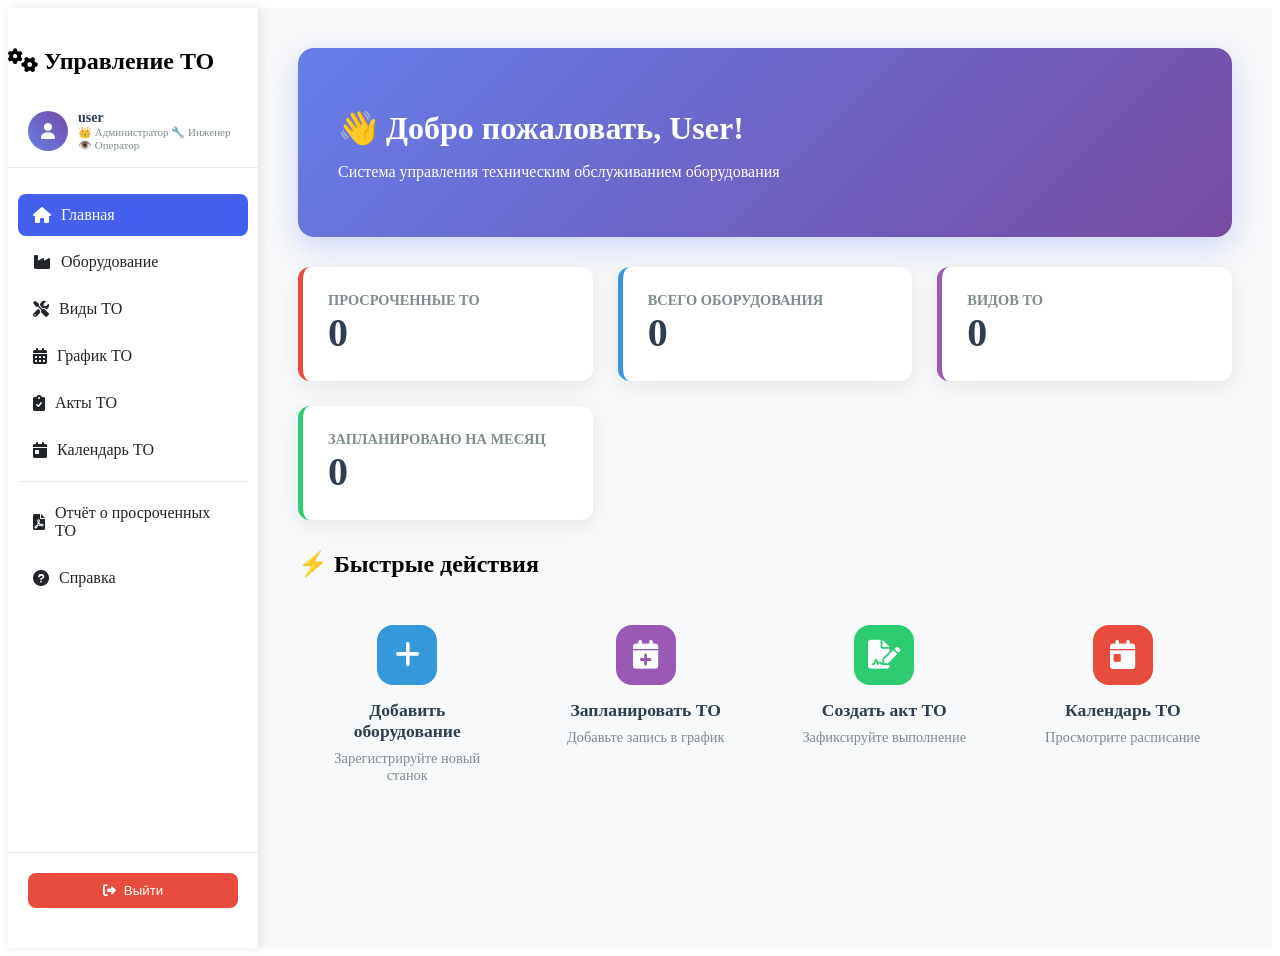
==== commit c5f9ba33: "1" ====
--- a/src/main/resources/templates/index.html
+++ b/src/main/resources/templates/index.html
@@ -166,13 +166,106 @@
             color: #7f8c8d;
         }
 
+        /* Выпадающее меню отчётов */
+        .submenu {
+            display: none;
+            padding-left: 25px;
+        }
+
+        .submenu a {
+            font-size: 13px !important;
+            padding: 8px 10px !important;
+        }
+
+        .submenu.show {
+            display: block;
+        }
+
         @media (max-width: 768px) {
+            .sidebar {
+                position: relative;
+                width: 100%;
+                height: auto;
+                padding: 10px;
+            }
+
+            .nav-menu {
+                display: flex;
+                flex-wrap: wrap;
+                gap: 5px;
+                padding: 0 5px;
+            }
+
+            .nav-menu li {
+                margin-bottom: 0;
+            }
+
+            .nav-menu a {
+                padding: 8px 12px;
+                font-size: 13px;
+                gap: 5px;
+                white-space: nowrap;
+            }
+
             .main-content {
                 margin-left: 0;
-            }
-            .sidebar {
-                position: relative;
-                height: auto;
+                padding: 10px;
+            }
+
+            .welcome-section {
+                padding: 20px;
+            }
+
+            .welcome-section h1 {
+                font-size: 1.3rem;
+            }
+
+            .stats-grid {
+                grid-template-columns: 1fr 1fr;
+                gap: 10px;
+            }
+
+            .stat-card {
+                padding: 15px;
+            }
+
+            .stat-value {
+                font-size: 1.5rem;
+            }
+
+            .stat-title {
+                font-size: 0.75rem;
+            }
+
+            .actions-grid {
+                grid-template-columns: 1fr 1fr;
+                gap: 10px;
+            }
+
+            .action-card {
+                padding: 15px;
+            }
+
+            .action-icon {
+                width: 40px;
+                height: 40px;
+                font-size: 1.2rem;
+                border-radius: 12px;
+            }
+
+            .action-title {
+                font-size: 0.9rem;
+            }
+
+            .action-desc {
+                font-size: 0.75rem;
+            }
+
+            .btn {
+                width: 100%;
+                justify-content: center;
+                padding: 12px;
+                font-size: 16px;
             }
         }
     </style>
@@ -208,6 +301,14 @@
             <li><a href="/schedule"><i class="fas fa-calendar-alt"></i> График ТО</a></li>
             <li><a href="/maintenance-acts"><i class="fas fa-clipboard-check"></i> Акты ТО</a></li>
             <li><a href="/calendar"><i class="fas fa-calendar-day"></i> Календарь ТО</a></li>
+
+            <li sec:authorize="hasAnyRole('ROLE_ADMIN', 'ROLE_ENGINEER')"
+                style="border-top:1px solid #e9ecef; margin-top:10px; padding-top:10px;">
+                <a href="/reports/overdue">
+                    <i class="fas fa-file-pdf"></i> Отчёт о просроченных ТО
+                </a>
+            </li>
+
             <li><a href="/help"><i class="fas fa-question-circle"></i> Справка</a></li>
         </ul>
 
@@ -222,27 +323,6 @@
     </div>
 
     <div class="main-content">
-        <!-- Кнопка выхода (только для мобильных) -->
-        <div class="mobile-header" style="display:none; justify-content:space-between; align-items:center; margin-bottom:15px;">
-            <div style="display:flex; align-items:center; gap:10px;">
-                <div style="width:40px; height:40px; background:linear-gradient(45deg, #667eea, #764ba2); border-radius:50%; display:flex; align-items:center; justify-content:center; color:white;">
-                    <i class="fas fa-user"></i>
-                </div>
-                <div>
-                    <div style="font-weight:600; font-size:14px;" sec:authentication="name">user</div>
-                    <div style="font-size:11px; color:#7f8c8d;">
-                        <span sec:authorize="hasRole('ROLE_ADMIN')">Администратор</span>
-                        <span sec:authorize="hasRole('ROLE_ENGINEER')">Инженер</span>
-                        <span sec:authorize="hasRole('ROLE_OPERATOR')">Оператор</span>
-                    </div>
-                </div>
-            </div>
-            <form th:action="@{/logout}" method="post">
-                <button type="submit" style="background:#e74c3c; color:white; border:none; border-radius:8px; padding:10px 15px; cursor:pointer; font-size:14px;">
-                    <i class="fas fa-sign-out-alt"></i> Выйти
-                </button>
-            </form>
-        </div>
         <div class="dashboard">
             <div class="welcome-section">
                 <h1>👋 Добро пожаловать, <span sec:authentication="name">User</span>!</h1>
@@ -294,17 +374,7 @@
         </div>
     </div>
 </div>
-<!-- Нижнее мобильное меню -->
-<div class="bottom-nav" style="display:none;">
-    <div class="nav-grid">
-        <a href="/" class="active"><i class="fas fa-home"></i><span>Главная</span></a>
-        <a href="/machines"><i class="fas fa-industry"></i><span>Оборуд.</span></a>
-        <a href="/maintenance-types"><i class="fas fa-tools"></i><span>Виды ТО</span></a>
-        <a href="/schedule"><i class="fas fa-calendar-alt"></i><span>График</span></a>
-        <a href="/calendar"><i class="fas fa-calendar-day"></i><span>Календарь</span></a>
-        <a href="/help"><i class="fas fa-question-circle"></i><span>Справка</span></a>
-    </div>
-</div>
+
 
 </body>
 </html>
